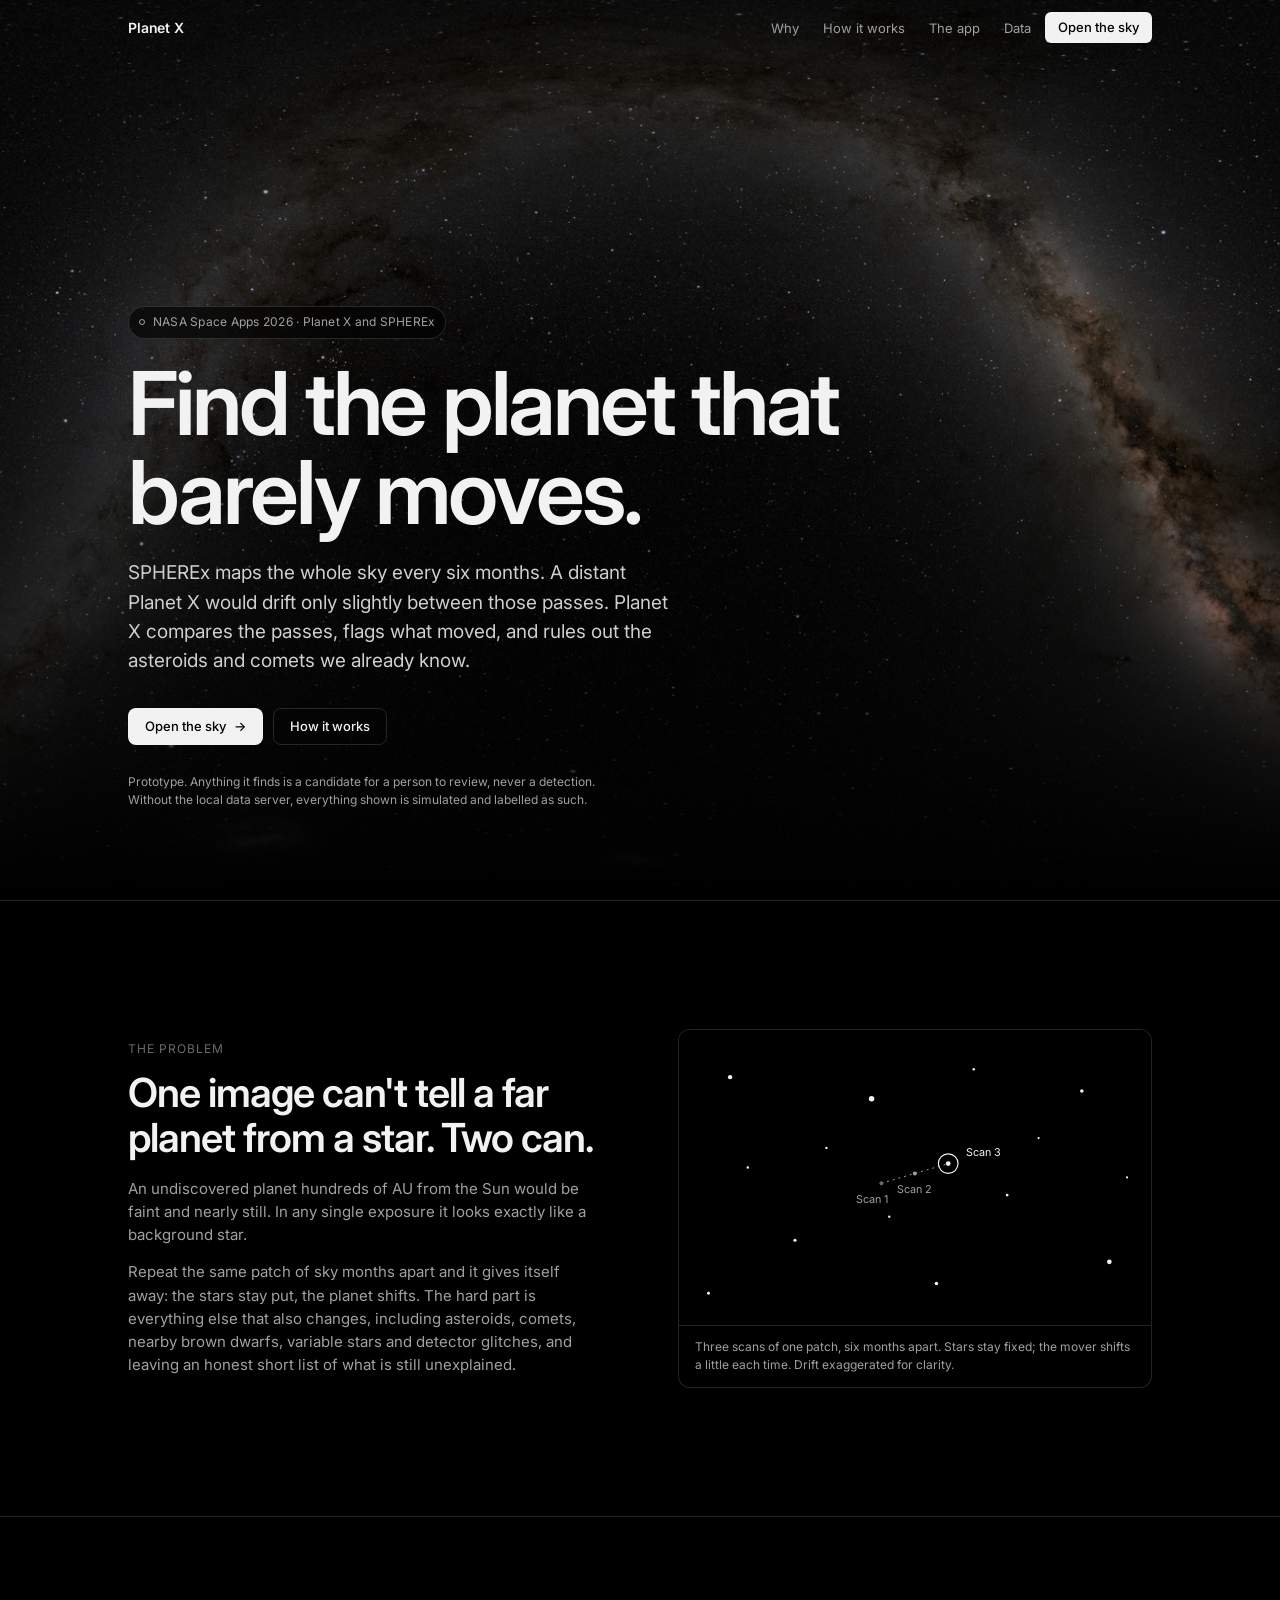
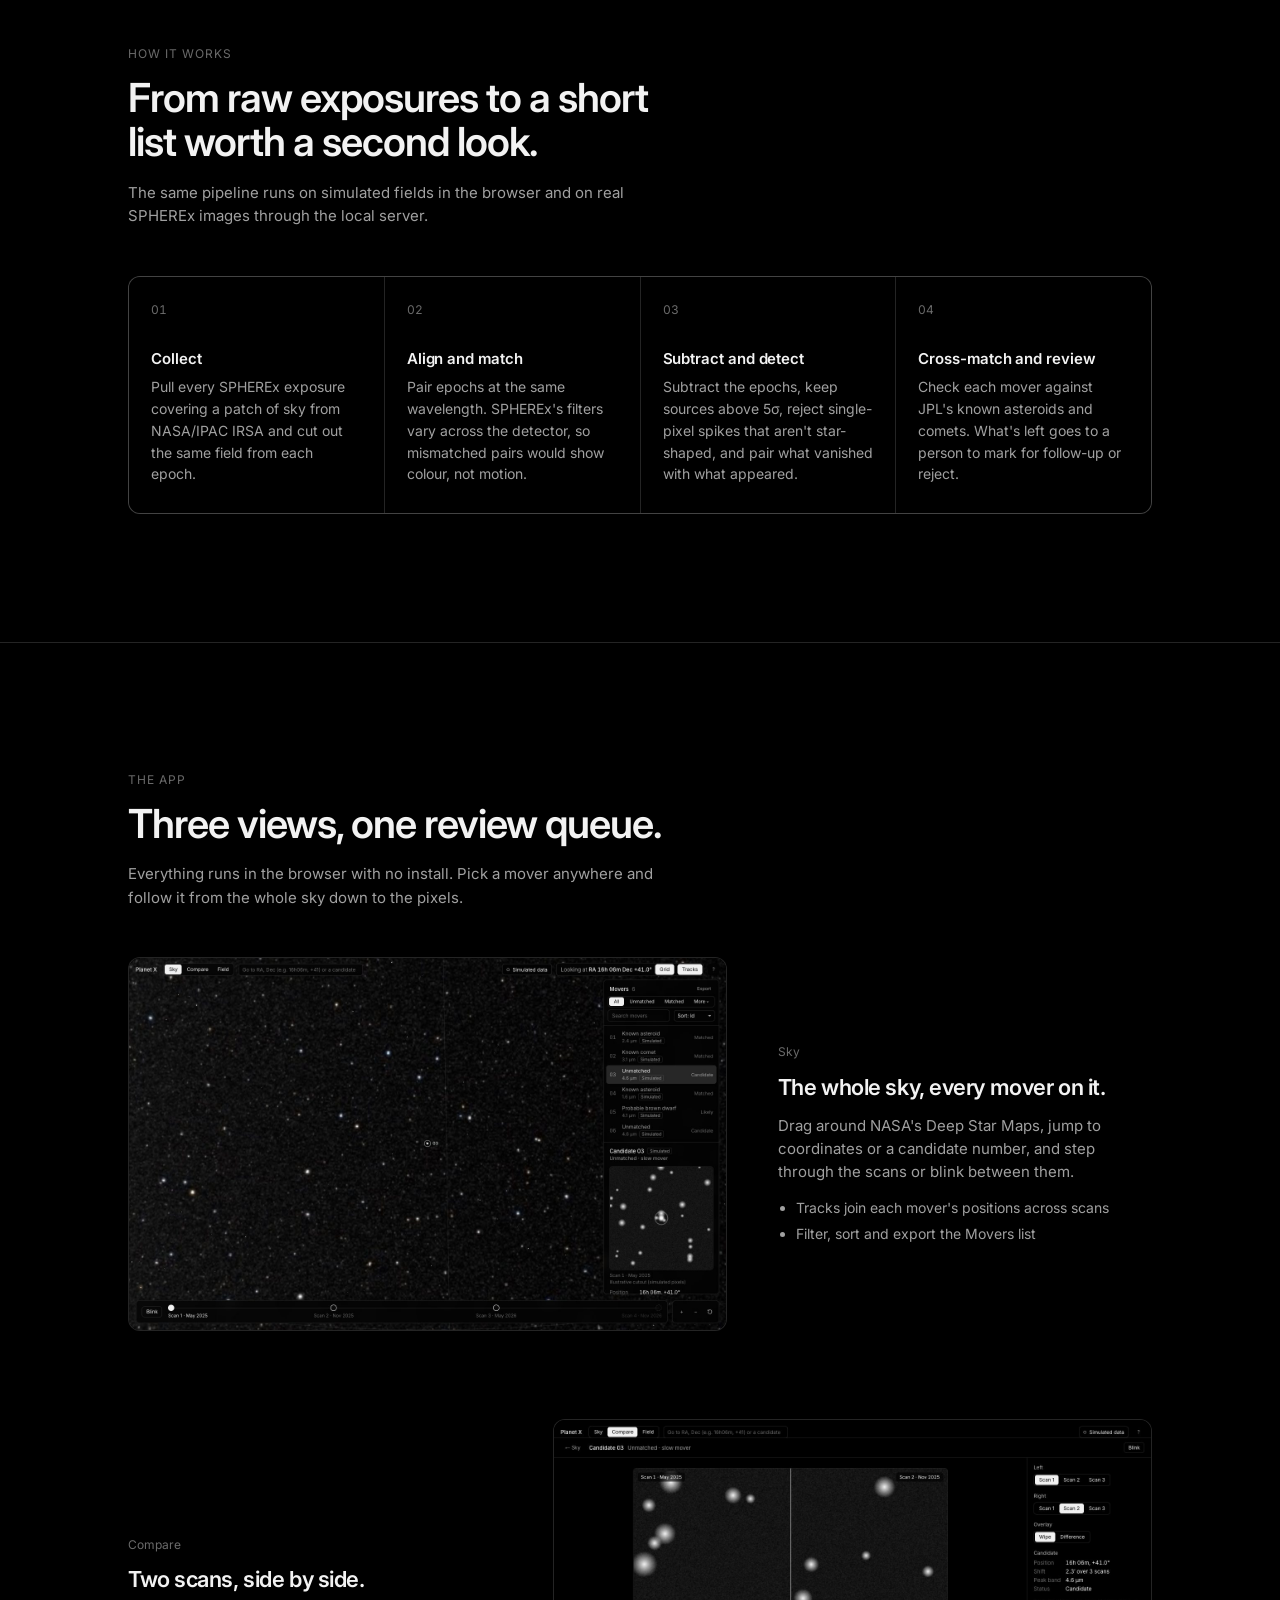
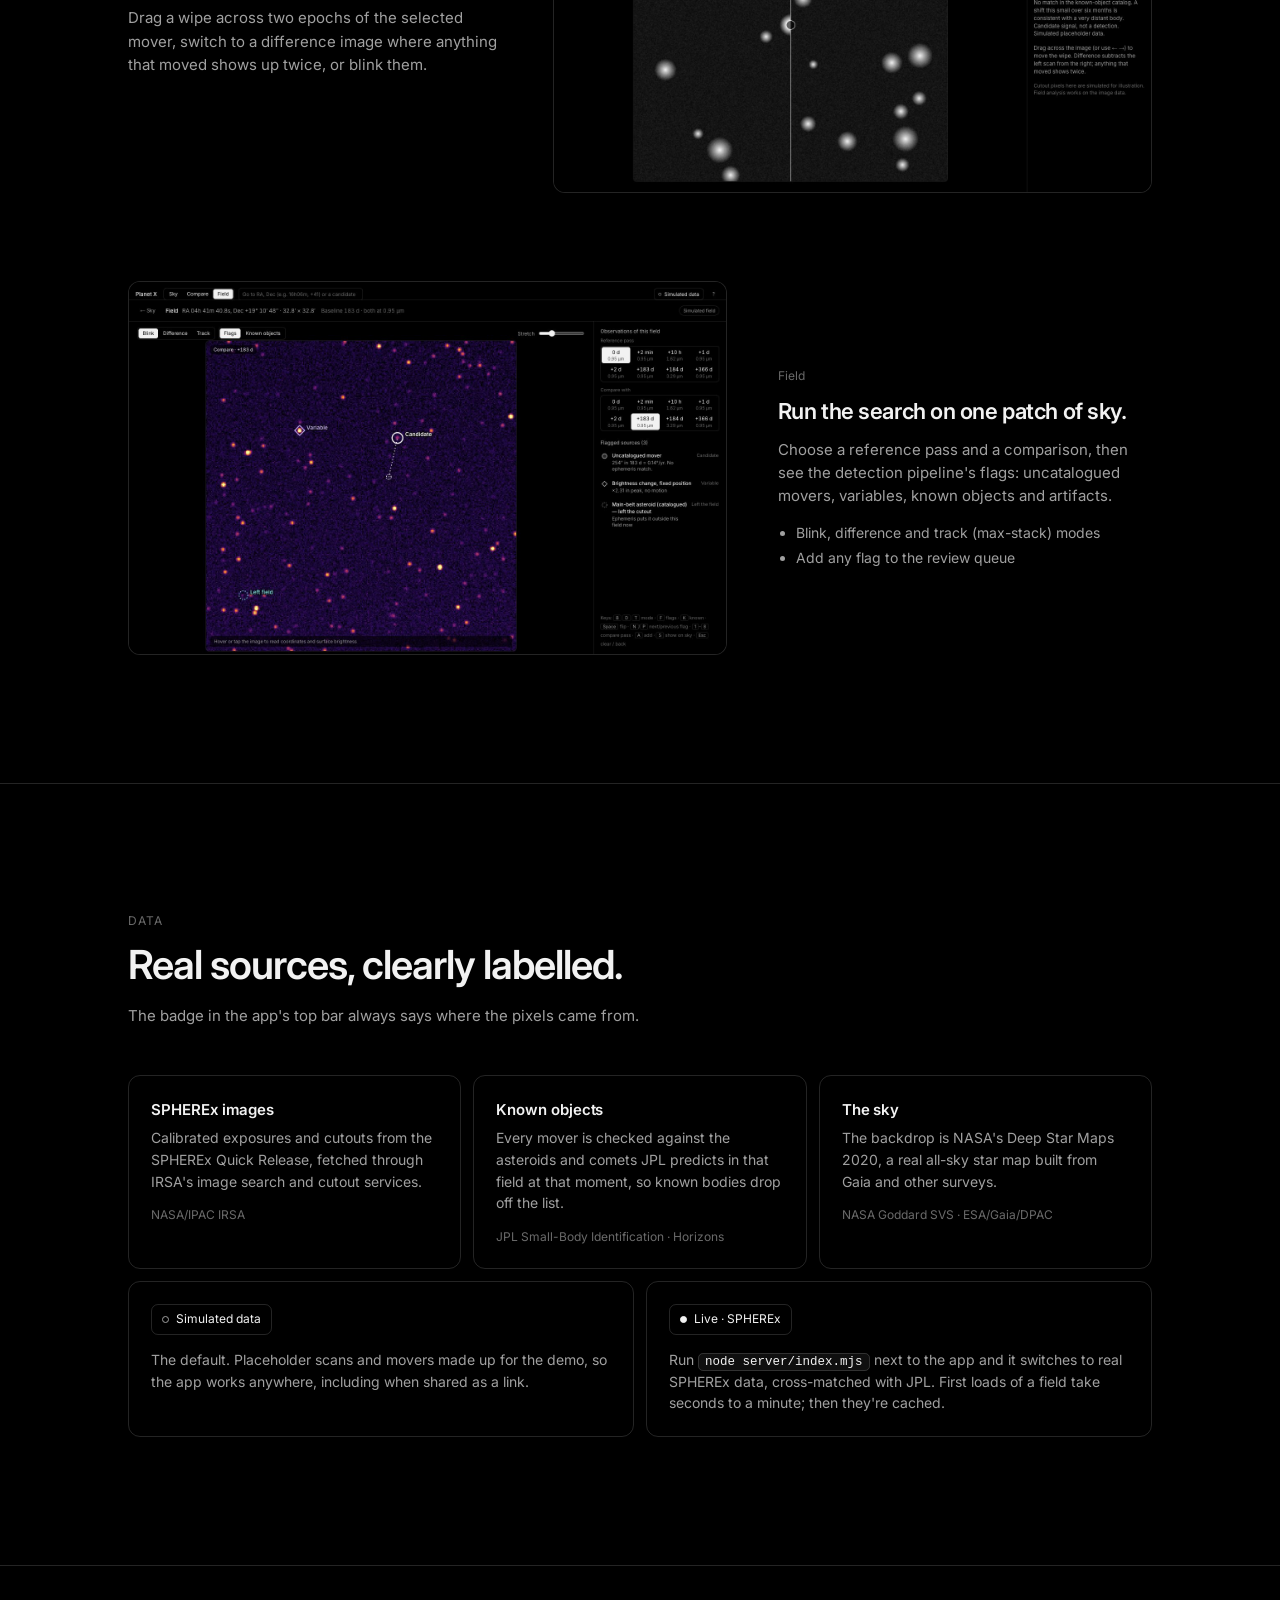
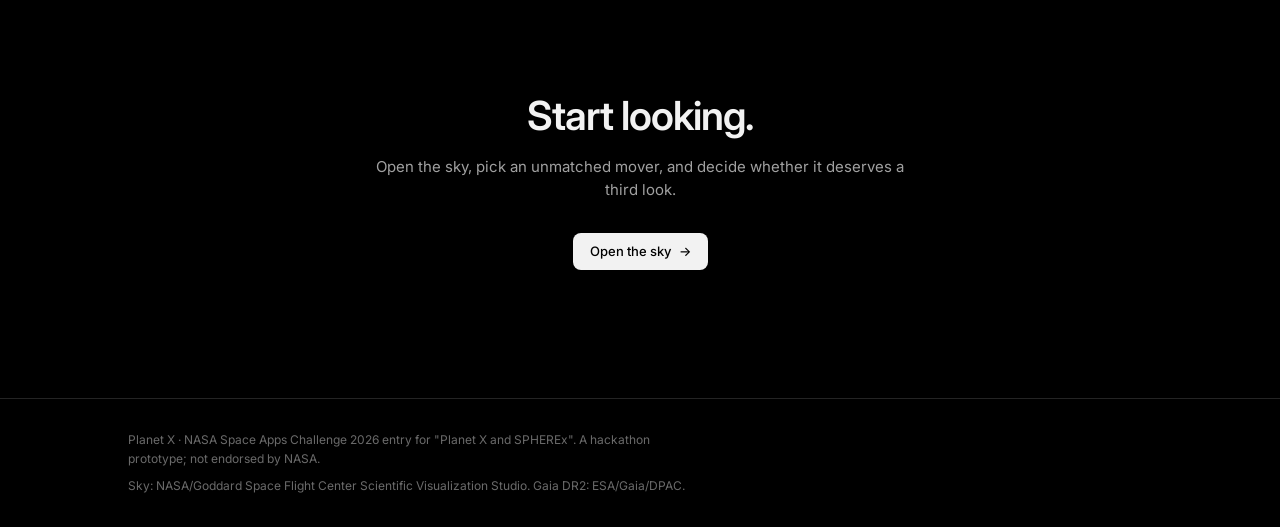
==== index.html @ 40f15426 "Homepage at the repo root: hero, pipeline, the three views with fresh screenshots, data sources" ====
<!DOCTYPE html>
<html lang="en">
<head>
<meta charset="utf-8">
<meta name="viewport" content="width=device-width, initial-scale=1, viewport-fit=cover">
<title>Planet X</title>
<link rel="icon" href="data:,">
<meta name="description" content="Search NASA SPHEREx's six-monthly all-sky survey for the slow drift a distant Planet X would leave.">
<link rel="preconnect" href="https://fonts.googleapis.com">
<link rel="preconnect" href="https://fonts.gstatic.com" crossorigin>
<link href="https://fonts.googleapis.com/css2?family=Inter:wght@400;500;600&display=swap" rel="stylesheet">
<style>
/* Same design system as app/css/base.css: UI is strictly black / white / grey; only imagery has colour.
   The homepage commits to the dark look, since it sits on the sky. */
:root {
  color-scheme: dark;
  --bg: #000; --panel: rgba(0,0,0,.64); --panel-solid: #0c0c0c; --edge: rgba(255,255,255,.14);
  --ink: #f2f2f2; --ink-2: #a0a0a0; --ink-3: #6a6a6a; --fill: #f2f2f2; --fill-ink: #000;
  --font: "Inter", -apple-system, "Segoe UI", Helvetica, Arial, sans-serif;
  --gutter: clamp(16px, 4vw, 48px);
  --max: 1120px;
}
*, *::before, *::after { box-sizing: border-box; }
html { scroll-behavior: smooth; }
@media (prefers-reduced-motion: reduce) { html { scroll-behavior: auto; } }
body { margin: 0; background: var(--bg); color: var(--ink); font-family: var(--font); font-size: 15px; line-height: 1.55; -webkit-font-smoothing: antialiased; }
a { color: inherit; }
a:focus-visible { outline: 2px solid var(--ink); outline-offset: 3px; border-radius: 4px; }
img { max-width: 100%; display: block; }
.glass { background: var(--panel); border: 1px solid var(--edge); backdrop-filter: blur(16px); -webkit-backdrop-filter: blur(16px); }
.wrap { max-width: var(--max); margin: 0 auto; padding-inline: var(--gutter); }

/* top bar */
.top { position: fixed; inset: 0 0 auto 0; z-index: 5; padding-top: env(safe-area-inset-top, 0px); transition: background .2s, border-color .2s; border-bottom: 1px solid transparent; }
.top.scrolled { background: rgba(0,0,0,.72); backdrop-filter: blur(16px); -webkit-backdrop-filter: blur(16px); border-bottom-color: var(--edge); }
.top .wrap { display: flex; align-items: center; gap: 20px; height: 56px; }
.brand { font-weight: 600; font-size: 14px; text-decoration: none; letter-spacing: -.01em; }
.top nav { margin-left: auto; display: flex; gap: 4px; align-items: center; }
.top nav a { font-size: 13px; color: var(--ink-2); text-decoration: none; padding: 6px 10px; border-radius: 6px; }
.top nav a:hover { color: var(--ink); }
.top nav a.btn { color: var(--fill-ink); }
@media (max-width: 640px) { .top nav a:not(.btn) { display: none; } }

/* buttons */
.btn { display: inline-flex; align-items: center; gap: 8px; font-size: 13px; font-weight: 500; text-decoration: none; line-height: 1;
  padding: 11px 16px; border-radius: 8px; border: 1px solid var(--edge); color: var(--ink); background: transparent; }
.btn:hover { border-color: var(--ink-3); }
.btn.primary { background: var(--fill); color: var(--fill-ink); border-color: transparent; }
.btn.primary:hover { background: #fff; }
.top .btn { padding: 8px 12px; }

/* hero */
.hero { position: relative; min-height: 100svh; display: grid; align-items: end; overflow: hidden; isolation: isolate; }
.hero .sky { position: absolute; inset: -4%; z-index: -2; background: #000 url("app/assets/sky_2k.jpg") 38% 50% / cover no-repeat; transform: scale(1.04); }
.hero::after { content: ""; position: absolute; inset: 0; z-index: -1;
  background: linear-gradient(180deg, rgba(0,0,0,.55) 0%, rgba(0,0,0,.1) 35%, rgba(0,0,0,.55) 70%, #000 100%); }
.hero .wrap { width: 100%; padding-block: calc(96px + env(safe-area-inset-top, 0px)) clamp(48px, 10vh, 112px); }
.eyebrow { font-size: 12px; color: var(--ink-2); letter-spacing: .02em; display: inline-flex; align-items: center; gap: 8px; padding: 6px 10px; border-radius: 999px; }
.eyebrow i { width: 6px; height: 6px; border-radius: 50%; border: 1px solid var(--ink-2); }
h1 { font-size: clamp(40px, 7.4vw, 88px); line-height: 1.02; letter-spacing: -.035em; font-weight: 600; margin: 20px 0 20px; max-width: 13ch; }
.lede { font-size: clamp(16px, 1.6vw, 19px); color: #cfcfcf; max-width: 46ch; margin: 0 0 32px; }
.ctas { display: flex; flex-wrap: wrap; gap: 10px; }
.note { margin: 28px 0 0; font-size: 12px; color: var(--ink-2); max-width: 60ch; }

/* sections */
section.band { padding-block: clamp(64px, 11vw, 128px); border-top: 1px solid var(--edge); }
.kicker { font-size: 12px; color: var(--ink-3); text-transform: uppercase; letter-spacing: .08em; margin: 0 0 12px; }
h2 { font-size: clamp(28px, 3.6vw, 40px); line-height: 1.12; letter-spacing: -.025em; font-weight: 600; margin: 0 0 16px; max-width: 22ch; }
.intro { color: var(--ink-2); max-width: 60ch; margin: 0 0 48px; }
h3 { font-size: 15px; font-weight: 600; margin: 0 0 6px; letter-spacing: -.005em; }
p { margin: 0; }

/* the problem: drift figure */
.split { display: grid; grid-template-columns: 1fr 1fr; gap: clamp(32px, 6vw, 80px); align-items: center; }
@media (max-width: 860px) { .split { grid-template-columns: 1fr; } }
.split p + p { margin-top: 14px; }
.split .muted { color: var(--ink-2); }
.drift { border-radius: 12px; overflow: hidden; background: #000; border: 1px solid var(--edge); }
.drift svg { display: block; width: 100%; height: auto; }
.drift figcaption { font-size: 12px; color: var(--ink-2); padding: 12px 16px; border-top: 1px solid var(--edge); }

/* steps */
.steps { list-style: none; padding: 0; margin: 0; display: grid; grid-template-columns: repeat(4, 1fr); gap: 1px; background: var(--edge); border: 1px solid var(--edge); border-radius: 12px; overflow: hidden; counter-reset: s; }
@media (max-width: 960px) { .steps { grid-template-columns: repeat(2, 1fr); } }
@media (max-width: 520px) { .steps { grid-template-columns: 1fr; } }
.steps li { background: var(--bg); padding: 24px 22px 28px; counter-increment: s; }
.steps li::before { content: counter(s, decimal-leading-zero); display: block; font-size: 12px; color: var(--ink-3); font-variant-numeric: tabular-nums; margin-bottom: 28px; }
.steps p { color: var(--ink-2); font-size: 14px; }

/* views */
.views { display: grid; gap: clamp(48px, 7vw, 88px); }
.view { display: grid; grid-template-columns: minmax(0, 1.6fr) minmax(0, 1fr); gap: clamp(24px, 4vw, 56px); align-items: center; }
.view:nth-child(even) { grid-template-columns: minmax(0, 1fr) minmax(0, 1.6fr); }
.view:nth-child(even) .shot { order: 2; }
@media (max-width: 860px) { .view, .view:nth-child(even) { grid-template-columns: 1fr; } .view:nth-child(even) .shot { order: 0; } }
.shot { border-radius: 12px; overflow: hidden; border: 1px solid var(--edge); background: #000; aspect-ratio: 1440 / 900; }
.shot img { width: 100%; height: 100%; object-fit: cover; }
.view .label { font-size: 12px; color: var(--ink-3); margin-bottom: 8px; }
.view h3 { font-size: 22px; letter-spacing: -.02em; margin-bottom: 10px; }
.view p { color: var(--ink-2); }
.view ul { margin: 14px 0 0; padding-left: 18px; color: var(--ink-2); font-size: 14px; }
.view li + li { margin-top: 4px; }

/* data */
.cards { display: grid; grid-template-columns: repeat(3, 1fr); gap: 12px; }
@media (max-width: 860px) { .cards { grid-template-columns: 1fr; } }
.card { border: 1px solid var(--edge); border-radius: 12px; padding: 22px; }
.card p { color: var(--ink-2); font-size: 14px; }
.card .src { margin-top: 14px; font-size: 12px; color: var(--ink-3); }
.modes { display: grid; grid-template-columns: 1fr 1fr; gap: 12px; margin-top: 12px; }
@media (max-width: 860px) { .modes { grid-template-columns: 1fr; } }
.mode { border: 1px solid var(--edge); border-radius: 12px; padding: 22px; }
.badge { display: inline-flex; align-items: center; gap: 7px; font-size: 12px; padding: 5px 10px; border-radius: 7px; border: 1px solid var(--edge); margin-bottom: 14px; }
.badge i { width: 7px; height: 7px; border-radius: 50%; border: 1px solid var(--ink-2); }
.badge.live i { background: var(--ink); border-color: var(--ink); }
.mode p { color: var(--ink-2); font-size: 14px; }
code { font: 12.5px ui-monospace, "SF Mono", Menlo, monospace; background: rgba(255,255,255,.06); border: 1px solid var(--edge); padding: 1px 6px; border-radius: 5px; color: var(--ink); white-space: nowrap; }

/* closing */
.closing { text-align: center; }
.closing h2 { margin-inline: auto; }
.closing .intro { margin-inline: auto; margin-bottom: 32px; }
.closing .ctas { justify-content: center; }

footer { border-top: 1px solid var(--edge); padding-block: 32px calc(32px + env(safe-area-inset-bottom, 0px)); font-size: 12px; color: var(--ink-3); }
footer .wrap { display: flex; flex-wrap: wrap; gap: 8px 24px; justify-content: space-between; }
footer p { max-width: 70ch; }
</style>
</head>
<body>

<header class="top" id="top">
  <div class="wrap">
    <a class="brand" href="#">Planet X</a>
    <nav aria-label="Sections">
      <a href="#why">Why</a>
      <a href="#how">How it works</a>
      <a href="#app">The app</a>
      <a href="#data">Data</a>
      <a class="btn primary" href="app/">Open the sky</a>
    </nav>
  </div>
</header>

<main>
  <section class="hero" aria-labelledby="hero-title">
    <div class="sky" aria-hidden="true"></div>
    <div class="wrap">
      <span class="eyebrow glass"><i aria-hidden="true"></i>NASA Space Apps 2026 · Planet X and SPHEREx</span>
      <h1 id="hero-title">Find the planet that barely moves.</h1>
      <p class="lede">SPHEREx maps the whole sky every six months. A distant Planet X would drift only slightly between those passes. Planet X compares the passes, flags what moved, and rules out the asteroids and comets we already know.</p>
      <div class="ctas">
        <a class="btn primary" href="app/">Open the sky <span aria-hidden="true">→</span></a>
        <a class="btn glass" href="#how">How it works</a>
      </div>
      <p class="note">Prototype. Anything it finds is a candidate for a person to review, never a detection. Without the local data server, everything shown is simulated and labelled as such.</p>
    </div>
  </section>

  <section class="band" id="why" aria-labelledby="why-title">
    <div class="wrap split">
      <div>
        <p class="kicker">The problem</p>
        <h2 id="why-title">One image can't tell a far planet from a star. Two can.</h2>
        <p class="muted">An undiscovered planet hundreds of AU from the Sun would be faint and nearly still. In any single exposure it looks exactly like a background star.</p>
        <p class="muted">Repeat the same patch of sky months apart and it gives itself away: the stars stay put, the planet shifts. The hard part is everything else that also changes, including asteroids, comets, nearby brown dwarfs, variable stars and detector glitches, and leaving an honest short list of what is still unexplained.</p>
      </div>
      <figure class="drift" style="margin:0">
        <svg viewBox="0 0 480 300" role="img" aria-labelledby="drift-t">
          <title id="drift-t">The same patch of sky in three scans six months apart: stars stay fixed while one faint object shifts a little each time.</title>
          <rect width="480" height="300" fill="#000"/>
          <g fill="#f2f2f2">
            <circle cx="52" cy="48" r="2.2"/><circle cx="118" cy="214" r="1.6"/><circle cx="196" cy="70" r="2.8"/><circle cx="410" cy="62" r="1.8"/>
            <circle cx="438" cy="236" r="2.4"/><circle cx="334" cy="168" r="1.4"/><circle cx="70" cy="140" r="1.2"/><circle cx="262" cy="258" r="1.8"/>
            <circle cx="366" cy="110" r="1.1"/><circle cx="150" cy="120" r="1.2"/><circle cx="300" cy="40" r="1.3"/><circle cx="30" cy="268" r="1.5"/>
            <circle cx="456" cy="150" r="1.1"/><circle cx="214" cy="190" r="1.2"/>
          </g>
          <g stroke="#a0a0a0" stroke-width="1" fill="none">
            <path d="M206 156 L240 146 L274 136" stroke-dasharray="2 4"/>
          </g>
          <g>
            <circle cx="206" cy="156" r="2" fill="#6a6a6a"/><circle cx="240" cy="146" r="2" fill="#a0a0a0"/><circle cx="274" cy="136" r="2.4" fill="#f2f2f2"/>
            <circle cx="274" cy="136" r="10" fill="none" stroke="#f2f2f2" stroke-width="1.2"/>
          </g>
          <g font-family="Inter, -apple-system, Helvetica, Arial, sans-serif" font-size="11" fill="#a0a0a0">
            <text x="196" y="176" text-anchor="middle">Scan 1</text>
            <text x="240" y="166" text-anchor="middle">Scan 2</text>
            <text x="292" y="128" fill="#f2f2f2">Scan 3</text>
          </g>
        </svg>
        <figcaption>Three scans of one patch, six months apart. Stars stay fixed; the mover shifts a little each time. Drift exaggerated for clarity.</figcaption>
      </figure>
    </div>
  </section>

  <section class="band" id="how" aria-labelledby="how-title">
    <div class="wrap">
      <p class="kicker">How it works</p>
      <h2 id="how-title">From raw exposures to a short list worth a second look.</h2>
      <p class="intro">The same pipeline runs on simulated fields in the browser and on real SPHEREx images through the local server.</p>
      <ol class="steps">
        <li><h3>Collect</h3><p>Pull every SPHEREx exposure covering a patch of sky from NASA/IPAC IRSA and cut out the same field from each epoch.</p></li>
        <li><h3>Align and match</h3><p>Pair epochs at the same wavelength. SPHEREx's filters vary across the detector, so mismatched pairs would show colour, not motion.</p></li>
        <li><h3>Subtract and detect</h3><p>Subtract the epochs, keep sources above 5σ, reject single-pixel spikes that aren't star-shaped, and pair what vanished with what appeared.</p></li>
        <li><h3>Cross-match and review</h3><p>Check each mover against JPL's known asteroids and comets. What's left goes to a person to mark for follow-up or reject.</p></li>
      </ol>
    </div>
  </section>

  <section class="band" id="app" aria-labelledby="app-title">
    <div class="wrap">
      <p class="kicker">The app</p>
      <h2 id="app-title">Three views, one review queue.</h2>
      <p class="intro">Everything runs in the browser with no install. Pick a mover anywhere and follow it from the whole sky down to the pixels.</p>
      <div class="views">
        <article class="view">
          <div class="shot"><img src="home/sky.jpg" width="1440" height="900" alt="The Sky view: the star map with candidate 03 selected, the Movers list on the right, and the scan timeline along the bottom." loading="lazy"></div>
          <div>
            <p class="label">Sky</p>
            <h3>The whole sky, every mover on it.</h3>
            <p>Drag around NASA's Deep Star Maps, jump to coordinates or a candidate number, and step through the scans or blink between them.</p>
            <ul><li>Tracks join each mover's positions across scans</li><li>Filter, sort and export the Movers list</li></ul>
          </div>
        </article>
        <article class="view">
          <div class="shot"><img src="home/compare.jpg" width="1440" height="900" alt="The Compare view: two scans of candidate 03 side by side with a wipe line between them." loading="lazy"></div>
          <div>
            <p class="label">Compare</p>
            <h3>Two scans, side by side.</h3>
            <p>Drag a wipe across two epochs of the selected mover, switch to a difference image where anything that moved shows up twice, or blink them.</p>
          </div>
        </article>
        <article class="view">
          <div class="shot"><img src="home/field.jpg" width="1440" height="900" alt="The Field view: a patch of sky with a candidate mover, a variable star and an object that left the field flagged, and the list of observations alongside." loading="lazy"></div>
          <div>
            <p class="label">Field</p>
            <h3>Run the search on one patch of sky.</h3>
            <p>Choose a reference pass and a comparison, then see the detection pipeline's flags: uncatalogued movers, variables, known objects and artifacts.</p>
            <ul><li>Blink, difference and track (max-stack) modes</li><li>Add any flag to the review queue</li></ul>
          </div>
        </article>
      </div>
    </div>
  </section>

  <section class="band" id="data" aria-labelledby="data-title">
    <div class="wrap">
      <p class="kicker">Data</p>
      <h2 id="data-title">Real sources, clearly labelled.</h2>
      <p class="intro">The badge in the app's top bar always says where the pixels came from.</p>
      <div class="cards">
        <div class="card"><h3>SPHEREx images</h3><p>Calibrated exposures and cutouts from the SPHEREx Quick Release, fetched through IRSA's image search and cutout services.</p><p class="src">NASA/IPAC IRSA</p></div>
        <div class="card"><h3>Known objects</h3><p>Every mover is checked against the asteroids and comets JPL predicts in that field at that moment, so known bodies drop off the list.</p><p class="src">JPL Small-Body Identification · Horizons</p></div>
        <div class="card"><h3>The sky</h3><p>The backdrop is NASA's Deep Star Maps 2020, a real all-sky star map built from Gaia and other surveys.</p><p class="src">NASA Goddard SVS · ESA/Gaia/DPAC</p></div>
      </div>
      <div class="modes">
        <div class="mode"><span class="badge"><i aria-hidden="true"></i>Simulated data</span><p>The default. Placeholder scans and movers made up for the demo, so the app works anywhere, including when shared as a link.</p></div>
        <div class="mode"><span class="badge live"><i aria-hidden="true"></i>Live · SPHEREx</span><p>Run <code>node server/index.mjs</code> next to the app and it switches to real SPHEREx data, cross-matched with JPL. First loads of a field take seconds to a minute; then they're cached.</p></div>
      </div>
    </div>
  </section>

  <section class="band closing" aria-labelledby="go-title">
    <div class="wrap">
      <h2 id="go-title">Start looking.</h2>
      <p class="intro">Open the sky, pick an unmatched mover, and decide whether it deserves a third look.</p>
      <div class="ctas"><a class="btn primary" href="app/">Open the sky <span aria-hidden="true">→</span></a></div>
    </div>
  </section>
</main>

<footer>
  <div class="wrap">
    <p>Planet X · NASA Space Apps Challenge 2026 entry for "Planet X and SPHEREx". A hackathon prototype; not endorsed by NASA.</p>
    <p>Sky: NASA/Goddard Space Flight Center Scientific Visualization Studio. Gaia DR2: ESA/Gaia/DPAC.</p>
  </div>
</footer>

<script>
  const bar = document.getElementById('top');
  const onScroll = () => bar.classList.toggle('scrolled', scrollY > 24);
  addEventListener('scroll', onScroll, { passive: true }); onScroll();
</script>
</body>
</html>
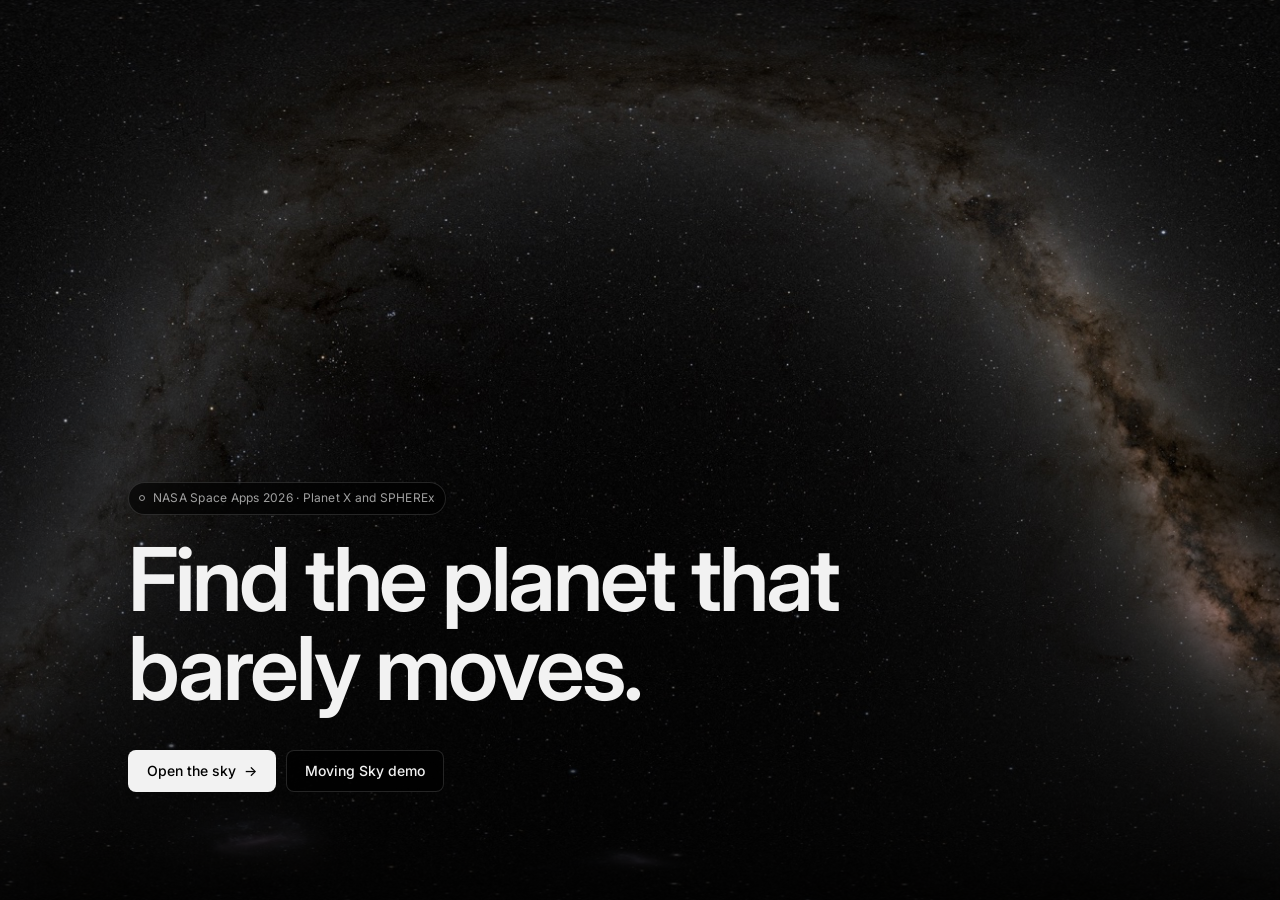
==== commit 4d6ddf8a: "Homepage: title, sky and demo buttons only" ====
--- a/index.html
+++ b/index.html
@@ -14,272 +14,45 @@
    The homepage commits to the dark look, since it sits on the sky. */
 :root {
   color-scheme: dark;
-  --bg: #000; --panel: rgba(0,0,0,.64); --panel-solid: #0c0c0c; --edge: rgba(255,255,255,.14);
+  --bg: #000; --panel: rgba(0,0,0,.64); --edge: rgba(255,255,255,.14);
   --ink: #f2f2f2; --ink-2: #a0a0a0; --ink-3: #6a6a6a; --fill: #f2f2f2; --fill-ink: #000;
   --font: "Inter", -apple-system, "Segoe UI", Helvetica, Arial, sans-serif;
   --gutter: clamp(16px, 4vw, 48px);
-  --max: 1120px;
 }
 *, *::before, *::after { box-sizing: border-box; }
-html { scroll-behavior: smooth; }
-@media (prefers-reduced-motion: reduce) { html { scroll-behavior: auto; } }
+html, body { height: 100%; }
 body { margin: 0; background: var(--bg); color: var(--ink); font-family: var(--font); font-size: 15px; line-height: 1.55; -webkit-font-smoothing: antialiased; }
-a { color: inherit; }
-a:focus-visible { outline: 2px solid var(--ink); outline-offset: 3px; border-radius: 4px; }
-img { max-width: 100%; display: block; }
+a:focus-visible { outline: 2px solid var(--ink); outline-offset: 3px; border-radius: 8px; }
 .glass { background: var(--panel); border: 1px solid var(--edge); backdrop-filter: blur(16px); -webkit-backdrop-filter: blur(16px); }
-.wrap { max-width: var(--max); margin: 0 auto; padding-inline: var(--gutter); }
 
-/* top bar */
-.top { position: fixed; inset: 0 0 auto 0; z-index: 5; padding-top: env(safe-area-inset-top, 0px); transition: background .2s, border-color .2s; border-bottom: 1px solid transparent; }
-.top.scrolled { background: rgba(0,0,0,.72); backdrop-filter: blur(16px); -webkit-backdrop-filter: blur(16px); border-bottom-color: var(--edge); }
-.top .wrap { display: flex; align-items: center; gap: 20px; height: 56px; }
-.brand { font-weight: 600; font-size: 14px; text-decoration: none; letter-spacing: -.01em; }
-.top nav { margin-left: auto; display: flex; gap: 4px; align-items: center; }
-.top nav a { font-size: 13px; color: var(--ink-2); text-decoration: none; padding: 6px 10px; border-radius: 6px; }
-.top nav a:hover { color: var(--ink); }
-.top nav a.btn { color: var(--fill-ink); }
-@media (max-width: 640px) { .top nav a:not(.btn) { display: none; } }
-
-/* buttons */
-.btn { display: inline-flex; align-items: center; gap: 8px; font-size: 13px; font-weight: 500; text-decoration: none; line-height: 1;
-  padding: 11px 16px; border-radius: 8px; border: 1px solid var(--edge); color: var(--ink); background: transparent; }
+.hero { position: relative; min-height: 100svh; display: grid; align-items: end; overflow: hidden; isolation: isolate; }
+.hero .sky { position: absolute; inset: -4%; z-index: -2; background: #000 url("app/assets/sky_2k.jpg") 38% 50% / cover no-repeat; transform: scale(1.04); }
+.hero::after { content: ""; position: absolute; inset: 0; z-index: -1;
+  background: linear-gradient(180deg, rgba(0,0,0,.45) 0%, rgba(0,0,0,.1) 35%, rgba(0,0,0,.5) 75%, rgba(0,0,0,.85) 100%); }
+.wrap { width: 100%; max-width: 1120px; margin: 0 auto; padding-inline: var(--gutter);
+  padding-block: calc(64px + env(safe-area-inset-top, 0px)) calc(clamp(56px, 12vh, 128px) + env(safe-area-inset-bottom, 0px)); }
+.eyebrow { font-size: 12px; color: var(--ink-2); letter-spacing: .02em; display: inline-flex; align-items: center; gap: 8px; padding: 6px 10px; border-radius: 999px; }
+.eyebrow i { width: 6px; height: 6px; border-radius: 50%; border: 1px solid var(--ink-2); }
+h1 { font-size: clamp(40px, 7.4vw, 88px); line-height: 1.02; letter-spacing: -.035em; font-weight: 600; margin: 20px 0 36px; max-width: 13ch; }
+.ctas { display: flex; flex-wrap: wrap; gap: 10px; }
+.btn { display: inline-flex; align-items: center; gap: 8px; font-size: 14px; font-weight: 500; text-decoration: none; line-height: 1;
+  padding: 13px 18px; border-radius: 8px; border: 1px solid var(--edge); color: var(--ink); }
 .btn:hover { border-color: var(--ink-3); }
 .btn.primary { background: var(--fill); color: var(--fill-ink); border-color: transparent; }
 .btn.primary:hover { background: #fff; }
-.top .btn { padding: 8px 12px; }
-
-/* hero */
-.hero { position: relative; min-height: 100svh; display: grid; align-items: end; overflow: hidden; isolation: isolate; }
-.hero .sky { position: absolute; inset: -4%; z-index: -2; background: #000 url("app/assets/sky_2k.jpg") 38% 50% / cover no-repeat; transform: scale(1.04); }
-.hero::after { content: ""; position: absolute; inset: 0; z-index: -1;
-  background: linear-gradient(180deg, rgba(0,0,0,.55) 0%, rgba(0,0,0,.1) 35%, rgba(0,0,0,.55) 70%, #000 100%); }
-.hero .wrap { width: 100%; padding-block: calc(96px + env(safe-area-inset-top, 0px)) clamp(48px, 10vh, 112px); }
-.eyebrow { font-size: 12px; color: var(--ink-2); letter-spacing: .02em; display: inline-flex; align-items: center; gap: 8px; padding: 6px 10px; border-radius: 999px; }
-.eyebrow i { width: 6px; height: 6px; border-radius: 50%; border: 1px solid var(--ink-2); }
-h1 { font-size: clamp(40px, 7.4vw, 88px); line-height: 1.02; letter-spacing: -.035em; font-weight: 600; margin: 20px 0 20px; max-width: 13ch; }
-.lede { font-size: clamp(16px, 1.6vw, 19px); color: #cfcfcf; max-width: 46ch; margin: 0 0 32px; }
-.ctas { display: flex; flex-wrap: wrap; gap: 10px; }
-.note { margin: 28px 0 0; font-size: 12px; color: var(--ink-2); max-width: 60ch; }
-
-/* sections */
-section.band { padding-block: clamp(64px, 11vw, 128px); border-top: 1px solid var(--edge); }
-.kicker { font-size: 12px; color: var(--ink-3); text-transform: uppercase; letter-spacing: .08em; margin: 0 0 12px; }
-h2 { font-size: clamp(28px, 3.6vw, 40px); line-height: 1.12; letter-spacing: -.025em; font-weight: 600; margin: 0 0 16px; max-width: 22ch; }
-.intro { color: var(--ink-2); max-width: 60ch; margin: 0 0 48px; }
-h3 { font-size: 15px; font-weight: 600; margin: 0 0 6px; letter-spacing: -.005em; }
-p { margin: 0; }
-
-/* the problem: drift figure */
-.split { display: grid; grid-template-columns: 1fr 1fr; gap: clamp(32px, 6vw, 80px); align-items: center; }
-@media (max-width: 860px) { .split { grid-template-columns: 1fr; } }
-.split p + p { margin-top: 14px; }
-.split .muted { color: var(--ink-2); }
-.drift { border-radius: 12px; overflow: hidden; background: #000; border: 1px solid var(--edge); }
-.drift svg { display: block; width: 100%; height: auto; }
-.drift figcaption { font-size: 12px; color: var(--ink-2); padding: 12px 16px; border-top: 1px solid var(--edge); }
-
-/* steps */
-.steps { list-style: none; padding: 0; margin: 0; display: grid; grid-template-columns: repeat(4, 1fr); gap: 1px; background: var(--edge); border: 1px solid var(--edge); border-radius: 12px; overflow: hidden; counter-reset: s; }
-@media (max-width: 960px) { .steps { grid-template-columns: repeat(2, 1fr); } }
-@media (max-width: 520px) { .steps { grid-template-columns: 1fr; } }
-.steps li { background: var(--bg); padding: 24px 22px 28px; counter-increment: s; }
-.steps li::before { content: counter(s, decimal-leading-zero); display: block; font-size: 12px; color: var(--ink-3); font-variant-numeric: tabular-nums; margin-bottom: 28px; }
-.steps p { color: var(--ink-2); font-size: 14px; }
-
-/* views */
-.views { display: grid; gap: clamp(48px, 7vw, 88px); }
-.view { display: grid; grid-template-columns: minmax(0, 1.6fr) minmax(0, 1fr); gap: clamp(24px, 4vw, 56px); align-items: center; }
-.view:nth-child(even) { grid-template-columns: minmax(0, 1fr) minmax(0, 1.6fr); }
-.view:nth-child(even) .shot { order: 2; }
-@media (max-width: 860px) { .view, .view:nth-child(even) { grid-template-columns: 1fr; } .view:nth-child(even) .shot { order: 0; } }
-.shot { border-radius: 12px; overflow: hidden; border: 1px solid var(--edge); background: #000; aspect-ratio: 1440 / 900; }
-.shot img { width: 100%; height: 100%; object-fit: cover; }
-.view .label { font-size: 12px; color: var(--ink-3); margin-bottom: 8px; }
-.view h3 { font-size: 22px; letter-spacing: -.02em; margin-bottom: 10px; }
-.view p { color: var(--ink-2); }
-.view ul { margin: 14px 0 0; padding-left: 18px; color: var(--ink-2); font-size: 14px; }
-.view li + li { margin-top: 4px; }
-
-/* data */
-.cards { display: grid; grid-template-columns: repeat(3, 1fr); gap: 12px; }
-@media (max-width: 860px) { .cards { grid-template-columns: 1fr; } }
-.card { border: 1px solid var(--edge); border-radius: 12px; padding: 22px; }
-.card p { color: var(--ink-2); font-size: 14px; }
-.card .src { margin-top: 14px; font-size: 12px; color: var(--ink-3); }
-.modes { display: grid; grid-template-columns: 1fr 1fr; gap: 12px; margin-top: 12px; }
-@media (max-width: 860px) { .modes { grid-template-columns: 1fr; } }
-.mode { border: 1px solid var(--edge); border-radius: 12px; padding: 22px; }
-.badge { display: inline-flex; align-items: center; gap: 7px; font-size: 12px; padding: 5px 10px; border-radius: 7px; border: 1px solid var(--edge); margin-bottom: 14px; }
-.badge i { width: 7px; height: 7px; border-radius: 50%; border: 1px solid var(--ink-2); }
-.badge.live i { background: var(--ink); border-color: var(--ink); }
-.mode p { color: var(--ink-2); font-size: 14px; }
-code { font: 12.5px ui-monospace, "SF Mono", Menlo, monospace; background: rgba(255,255,255,.06); border: 1px solid var(--edge); padding: 1px 6px; border-radius: 5px; color: var(--ink); white-space: nowrap; }
-
-/* closing */
-.closing { text-align: center; }
-.closing h2 { margin-inline: auto; }
-.closing .intro { margin-inline: auto; margin-bottom: 32px; }
-.closing .ctas { justify-content: center; }
-
-footer { border-top: 1px solid var(--edge); padding-block: 32px calc(32px + env(safe-area-inset-bottom, 0px)); font-size: 12px; color: var(--ink-3); }
-footer .wrap { display: flex; flex-wrap: wrap; gap: 8px 24px; justify-content: space-between; }
-footer p { max-width: 70ch; }
 </style>
 </head>
 <body>
-
-<header class="top" id="top">
+<main class="hero">
+  <div class="sky" aria-hidden="true"></div>
   <div class="wrap">
-    <a class="brand" href="#">Planet X</a>
-    <nav aria-label="Sections">
-      <a href="#why">Why</a>
-      <a href="#how">How it works</a>
-      <a href="#app">The app</a>
-      <a href="#data">Data</a>
-      <a class="btn primary" href="app/">Open the sky</a>
-    </nav>
+    <span class="eyebrow glass"><i aria-hidden="true"></i>NASA Space Apps 2026 · Planet X and SPHEREx</span>
+    <h1>Find the planet that barely moves.</h1>
+    <div class="ctas">
+      <a class="btn primary" href="app/">Open the sky <span aria-hidden="true">→</span></a>
+      <a class="btn glass" href="artifacts/moving-sky/">Moving Sky demo</a>
+    </div>
   </div>
-</header>
-
-<main>
-  <section class="hero" aria-labelledby="hero-title">
-    <div class="sky" aria-hidden="true"></div>
-    <div class="wrap">
-      <span class="eyebrow glass"><i aria-hidden="true"></i>NASA Space Apps 2026 · Planet X and SPHEREx</span>
-      <h1 id="hero-title">Find the planet that barely moves.</h1>
-      <p class="lede">SPHEREx maps the whole sky every six months. A distant Planet X would drift only slightly between those passes. Planet X compares the passes, flags what moved, and rules out the asteroids and comets we already know.</p>
-      <div class="ctas">
-        <a class="btn primary" href="app/">Open the sky <span aria-hidden="true">→</span></a>
-        <a class="btn glass" href="#how">How it works</a>
-      </div>
-      <p class="note">Prototype. Anything it finds is a candidate for a person to review, never a detection. Without the local data server, everything shown is simulated and labelled as such.</p>
-    </div>
-  </section>
-
-  <section class="band" id="why" aria-labelledby="why-title">
-    <div class="wrap split">
-      <div>
-        <p class="kicker">The problem</p>
-        <h2 id="why-title">One image can't tell a far planet from a star. Two can.</h2>
-        <p class="muted">An undiscovered planet hundreds of AU from the Sun would be faint and nearly still. In any single exposure it looks exactly like a background star.</p>
-        <p class="muted">Repeat the same patch of sky months apart and it gives itself away: the stars stay put, the planet shifts. The hard part is everything else that also changes, including asteroids, comets, nearby brown dwarfs, variable stars and detector glitches, and leaving an honest short list of what is still unexplained.</p>
-      </div>
-      <figure class="drift" style="margin:0">
-        <svg viewBox="0 0 480 300" role="img" aria-labelledby="drift-t">
-          <title id="drift-t">The same patch of sky in three scans six months apart: stars stay fixed while one faint object shifts a little each time.</title>
-          <rect width="480" height="300" fill="#000"/>
-          <g fill="#f2f2f2">
-            <circle cx="52" cy="48" r="2.2"/><circle cx="118" cy="214" r="1.6"/><circle cx="196" cy="70" r="2.8"/><circle cx="410" cy="62" r="1.8"/>
-            <circle cx="438" cy="236" r="2.4"/><circle cx="334" cy="168" r="1.4"/><circle cx="70" cy="140" r="1.2"/><circle cx="262" cy="258" r="1.8"/>
-            <circle cx="366" cy="110" r="1.1"/><circle cx="150" cy="120" r="1.2"/><circle cx="300" cy="40" r="1.3"/><circle cx="30" cy="268" r="1.5"/>
-            <circle cx="456" cy="150" r="1.1"/><circle cx="214" cy="190" r="1.2"/>
-          </g>
-          <g stroke="#a0a0a0" stroke-width="1" fill="none">
-            <path d="M206 156 L240 146 L274 136" stroke-dasharray="2 4"/>
-          </g>
-          <g>
-            <circle cx="206" cy="156" r="2" fill="#6a6a6a"/><circle cx="240" cy="146" r="2" fill="#a0a0a0"/><circle cx="274" cy="136" r="2.4" fill="#f2f2f2"/>
-            <circle cx="274" cy="136" r="10" fill="none" stroke="#f2f2f2" stroke-width="1.2"/>
-          </g>
-          <g font-family="Inter, -apple-system, Helvetica, Arial, sans-serif" font-size="11" fill="#a0a0a0">
-            <text x="196" y="176" text-anchor="middle">Scan 1</text>
-            <text x="240" y="166" text-anchor="middle">Scan 2</text>
-            <text x="292" y="128" fill="#f2f2f2">Scan 3</text>
-          </g>
-        </svg>
-        <figcaption>Three scans of one patch, six months apart. Stars stay fixed; the mover shifts a little each time. Drift exaggerated for clarity.</figcaption>
-      </figure>
-    </div>
-  </section>
-
-  <section class="band" id="how" aria-labelledby="how-title">
-    <div class="wrap">
-      <p class="kicker">How it works</p>
-      <h2 id="how-title">From raw exposures to a short list worth a second look.</h2>
-      <p class="intro">The same pipeline runs on simulated fields in the browser and on real SPHEREx images through the local server.</p>
-      <ol class="steps">
-        <li><h3>Collect</h3><p>Pull every SPHEREx exposure covering a patch of sky from NASA/IPAC IRSA and cut out the same field from each epoch.</p></li>
-        <li><h3>Align and match</h3><p>Pair epochs at the same wavelength. SPHEREx's filters vary across the detector, so mismatched pairs would show colour, not motion.</p></li>
-        <li><h3>Subtract and detect</h3><p>Subtract the epochs, keep sources above 5σ, reject single-pixel spikes that aren't star-shaped, and pair what vanished with what appeared.</p></li>
-        <li><h3>Cross-match and review</h3><p>Check each mover against JPL's known asteroids and comets. What's left goes to a person to mark for follow-up or reject.</p></li>
-      </ol>
-    </div>
-  </section>
-
-  <section class="band" id="app" aria-labelledby="app-title">
-    <div class="wrap">
-      <p class="kicker">The app</p>
-      <h2 id="app-title">Three views, one review queue.</h2>
-      <p class="intro">Everything runs in the browser with no install. Pick a mover anywhere and follow it from the whole sky down to the pixels.</p>
-      <div class="views">
-        <article class="view">
-          <div class="shot"><img src="home/sky.jpg" width="1440" height="900" alt="The Sky view: the star map with candidate 03 selected, the Movers list on the right, and the scan timeline along the bottom." loading="lazy"></div>
-          <div>
-            <p class="label">Sky</p>
-            <h3>The whole sky, every mover on it.</h3>
-            <p>Drag around NASA's Deep Star Maps, jump to coordinates or a candidate number, and step through the scans or blink between them.</p>
-            <ul><li>Tracks join each mover's positions across scans</li><li>Filter, sort and export the Movers list</li></ul>
-          </div>
-        </article>
-        <article class="view">
-          <div class="shot"><img src="home/compare.jpg" width="1440" height="900" alt="The Compare view: two scans of candidate 03 side by side with a wipe line between them." loading="lazy"></div>
-          <div>
-            <p class="label">Compare</p>
-            <h3>Two scans, side by side.</h3>
-            <p>Drag a wipe across two epochs of the selected mover, switch to a difference image where anything that moved shows up twice, or blink them.</p>
-          </div>
-        </article>
-        <article class="view">
-          <div class="shot"><img src="home/field.jpg" width="1440" height="900" alt="The Field view: a patch of sky with a candidate mover, a variable star and an object that left the field flagged, and the list of observations alongside." loading="lazy"></div>
-          <div>
-            <p class="label">Field</p>
-            <h3>Run the search on one patch of sky.</h3>
-            <p>Choose a reference pass and a comparison, then see the detection pipeline's flags: uncatalogued movers, variables, known objects and artifacts.</p>
-            <ul><li>Blink, difference and track (max-stack) modes</li><li>Add any flag to the review queue</li></ul>
-          </div>
-        </article>
-      </div>
-    </div>
-  </section>
-
-  <section class="band" id="data" aria-labelledby="data-title">
-    <div class="wrap">
-      <p class="kicker">Data</p>
-      <h2 id="data-title">Real sources, clearly labelled.</h2>
-      <p class="intro">The badge in the app's top bar always says where the pixels came from.</p>
-      <div class="cards">
-        <div class="card"><h3>SPHEREx images</h3><p>Calibrated exposures and cutouts from the SPHEREx Quick Release, fetched through IRSA's image search and cutout services.</p><p class="src">NASA/IPAC IRSA</p></div>
-        <div class="card"><h3>Known objects</h3><p>Every mover is checked against the asteroids and comets JPL predicts in that field at that moment, so known bodies drop off the list.</p><p class="src">JPL Small-Body Identification · Horizons</p></div>
-        <div class="card"><h3>The sky</h3><p>The backdrop is NASA's Deep Star Maps 2020, a real all-sky star map built from Gaia and other surveys.</p><p class="src">NASA Goddard SVS · ESA/Gaia/DPAC</p></div>
-      </div>
-      <div class="modes">
-        <div class="mode"><span class="badge"><i aria-hidden="true"></i>Simulated data</span><p>The default. Placeholder scans and movers made up for the demo, so the app works anywhere, including when shared as a link.</p></div>
-        <div class="mode"><span class="badge live"><i aria-hidden="true"></i>Live · SPHEREx</span><p>Run <code>node server/index.mjs</code> next to the app and it switches to real SPHEREx data, cross-matched with JPL. First loads of a field take seconds to a minute; then they're cached.</p></div>
-      </div>
-    </div>
-  </section>
-
-  <section class="band closing" aria-labelledby="go-title">
-    <div class="wrap">
-      <h2 id="go-title">Start looking.</h2>
-      <p class="intro">Open the sky, pick an unmatched mover, and decide whether it deserves a third look.</p>
-      <div class="ctas"><a class="btn primary" href="app/">Open the sky <span aria-hidden="true">→</span></a></div>
-    </div>
-  </section>
 </main>
-
-<footer>
-  <div class="wrap">
-    <p>Planet X · NASA Space Apps Challenge 2026 entry for "Planet X and SPHEREx". A hackathon prototype; not endorsed by NASA.</p>
-    <p>Sky: NASA/Goddard Space Flight Center Scientific Visualization Studio. Gaia DR2: ESA/Gaia/DPAC.</p>
-  </div>
-</footer>
-
-<script>
-  const bar = document.getElementById('top');
-  const onScroll = () => bar.classList.toggle('scrolled', scrollY > 24);
-  addEventListener('scroll', onScroll, { passive: true }); onScroll();
-</script>
 </body>
 </html>
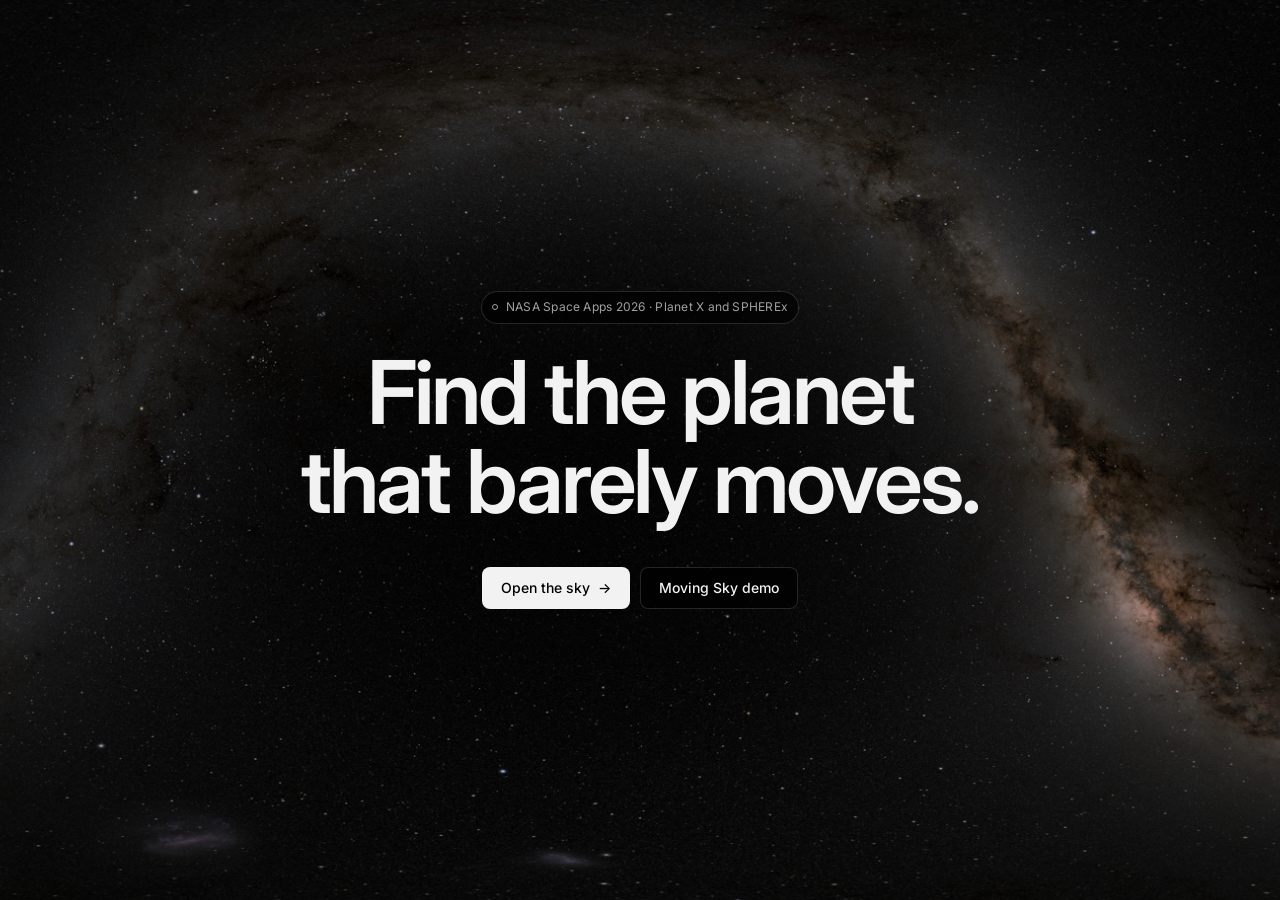
==== commit d3fbbbd3: "Homepage: centre the title and buttons on the sky" ====
--- a/index.html
+++ b/index.html
@@ -25,16 +25,16 @@
 a:focus-visible { outline: 2px solid var(--ink); outline-offset: 3px; border-radius: 8px; }
 .glass { background: var(--panel); border: 1px solid var(--edge); backdrop-filter: blur(16px); -webkit-backdrop-filter: blur(16px); }
 
-.hero { position: relative; min-height: 100svh; display: grid; align-items: end; overflow: hidden; isolation: isolate; }
-.hero .sky { position: absolute; inset: -4%; z-index: -2; background: #000 url("app/assets/sky_2k.jpg") 38% 50% / cover no-repeat; transform: scale(1.04); }
+.hero { position: relative; min-height: 100svh; display: grid; align-items: center; overflow: hidden; isolation: isolate; }
+.hero .sky { position: absolute; inset: -4%; z-index: -2; background: #000 url("app/assets/sky_2k.jpg") 50% 50% / cover no-repeat; transform: scale(1.04); }
 .hero::after { content: ""; position: absolute; inset: 0; z-index: -1;
-  background: linear-gradient(180deg, rgba(0,0,0,.45) 0%, rgba(0,0,0,.1) 35%, rgba(0,0,0,.5) 75%, rgba(0,0,0,.85) 100%); }
-.wrap { width: 100%; max-width: 1120px; margin: 0 auto; padding-inline: var(--gutter);
-  padding-block: calc(64px + env(safe-area-inset-top, 0px)) calc(clamp(56px, 12vh, 128px) + env(safe-area-inset-bottom, 0px)); }
+  background: radial-gradient(ellipse 70% 60% at 50% 50%, rgba(0,0,0,.55) 0%, rgba(0,0,0,.25) 60%, rgba(0,0,0,.6) 100%); }
+.wrap { width: 100%; max-width: 1120px; margin: 0 auto; padding-inline: var(--gutter); padding-block: 48px;
+  display: flex; flex-direction: column; align-items: center; text-align: center; }
 .eyebrow { font-size: 12px; color: var(--ink-2); letter-spacing: .02em; display: inline-flex; align-items: center; gap: 8px; padding: 6px 10px; border-radius: 999px; }
 .eyebrow i { width: 6px; height: 6px; border-radius: 50%; border: 1px solid var(--ink-2); }
-h1 { font-size: clamp(40px, 7.4vw, 88px); line-height: 1.02; letter-spacing: -.035em; font-weight: 600; margin: 20px 0 36px; max-width: 13ch; }
-.ctas { display: flex; flex-wrap: wrap; gap: 10px; }
+h1 { font-size: clamp(40px, 7.4vw, 88px); line-height: 1.02; letter-spacing: -.035em; font-weight: 600; margin: 24px 0 40px; max-width: 13ch; text-wrap: balance; }
+.ctas { display: flex; flex-wrap: wrap; justify-content: center; gap: 10px; }
 .btn { display: inline-flex; align-items: center; gap: 8px; font-size: 14px; font-weight: 500; text-decoration: none; line-height: 1;
   padding: 13px 18px; border-radius: 8px; border: 1px solid var(--edge); color: var(--ink); }
 .btn:hover { border-color: var(--ink-3); }
